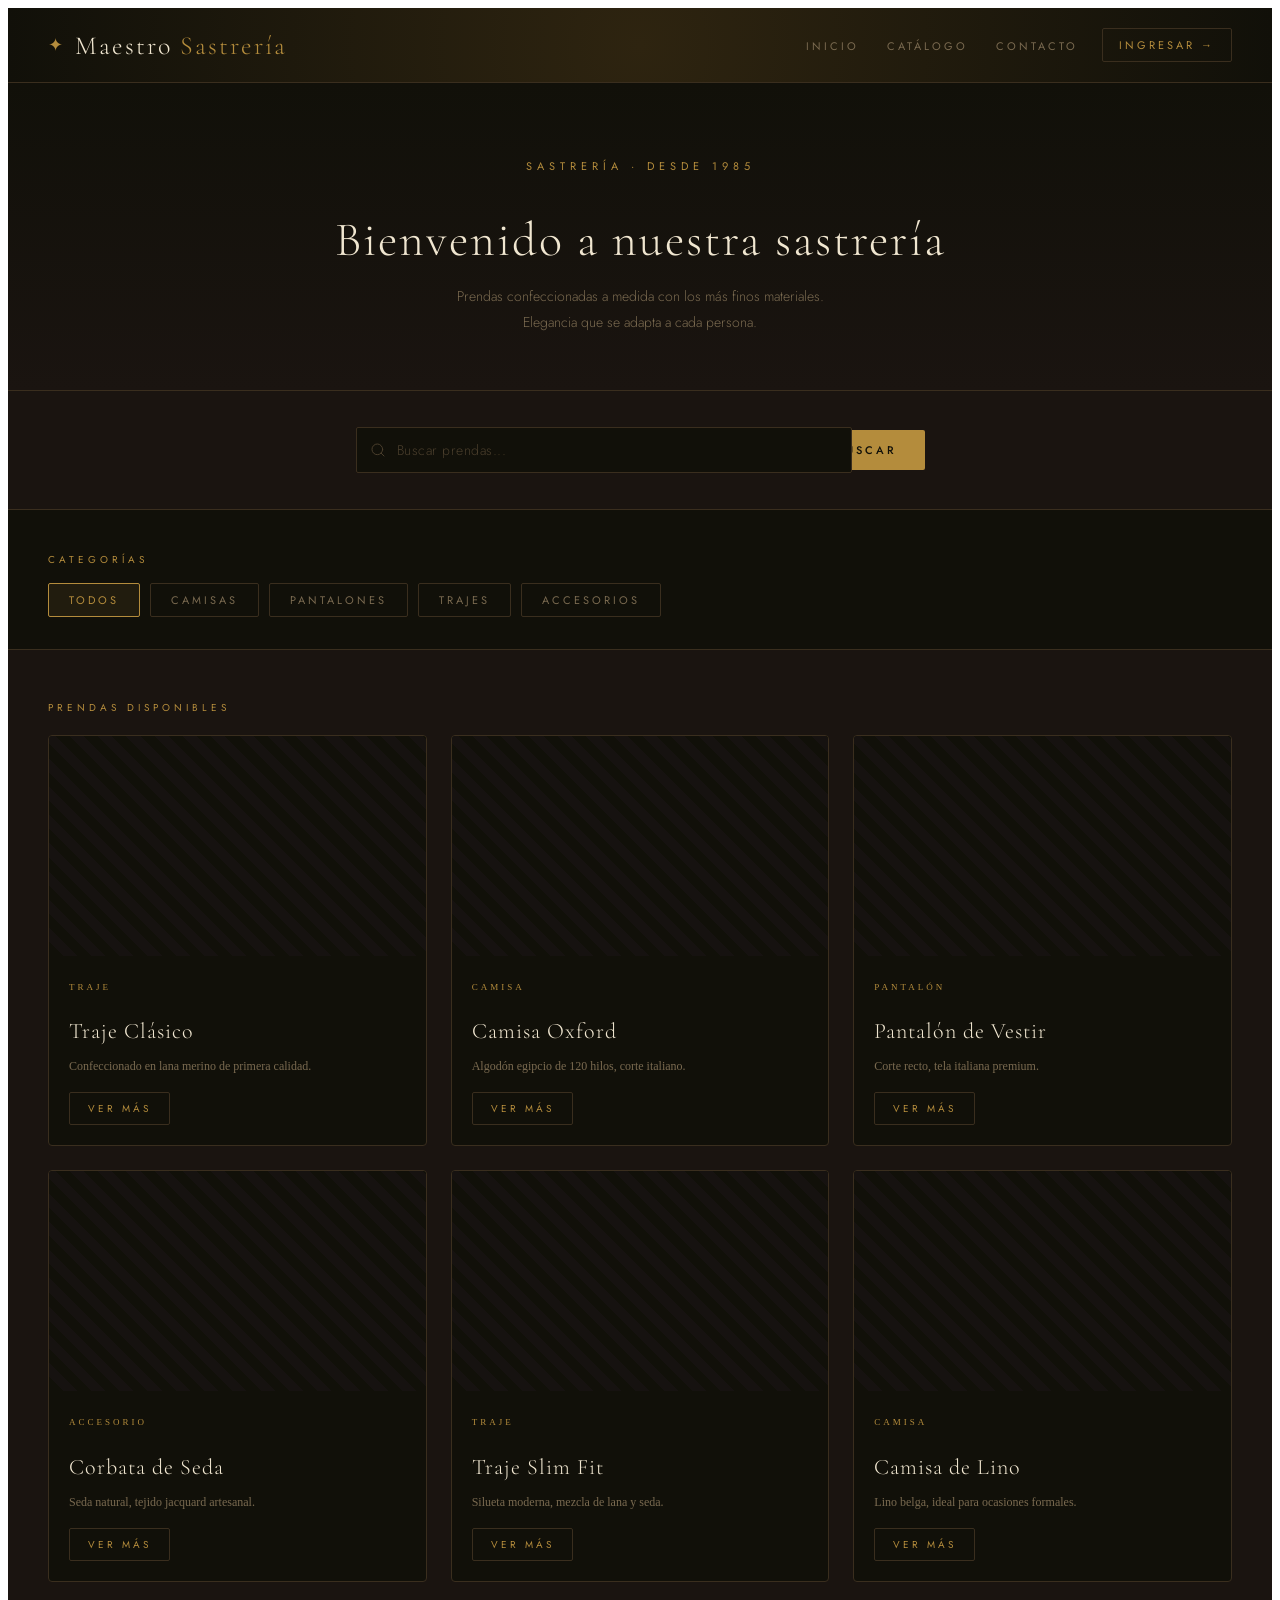
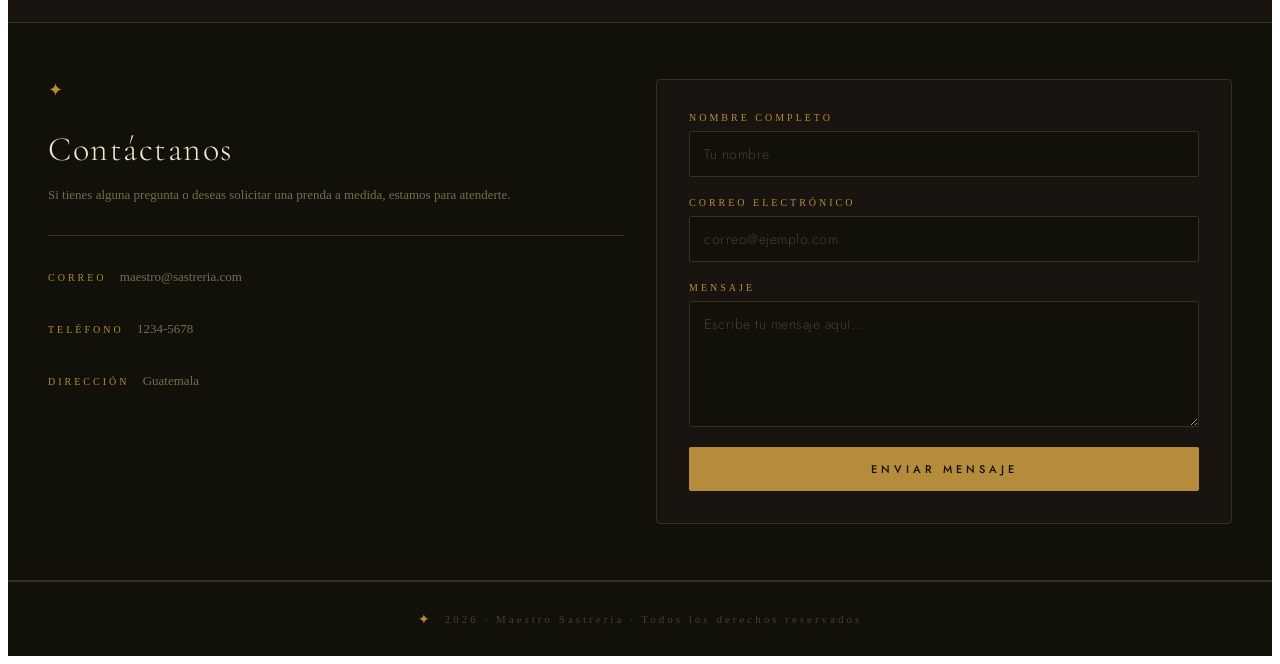
==== index.html @ 058a2325 "Proyecto con index en porducción, Sorry por no mandartelo..." ====
<!DOCTYPE html>
<html lang="es">

<head>
  <meta charset="UTF-8">
  <meta name="viewport" content="width=device-width, initial-scale=1.0">
  <title>Maestro Sastrería</title>
  <link rel="stylesheet" href="css/styles.css">
  <link rel="stylesheet" href="css/index.css">
  <link
    href="https://fonts.googleapis.com/css2?family=Cormorant+Garamond:ital,wght@0,300;0,400;0,600;1,300&family=Jost:wght@300;400;500&display=swap"
    rel="stylesheet" />
</head>

<body>

  <!-- ========== HEADER ========== -->
  <header class="header">
    <div class="header-brand">
      <span class="header-ornament">✦</span>
      <h1 class="header-title">Maestro <span>Sastrería</span></h1>
    </div>
    <nav class="header-nav">
      <ul class="nav-list">
        <li><a href="#">Inicio</a></li>
        <li><a href="#catalogo">Catálogo</a></li>
        <li><a href="#contacto">Contacto</a></li>
      </ul>
      <a href="login.html" class="nav-login">Ingresar →</a>
    </nav>
  </header>

  <main>

    <!-- ========== BIENVENIDA ========== -->
    <section class="bienvenida">
      <p class="bienvenida-sub">Sastrería · Desde 1985</p>
      <h2 class="bienvenida-title">Bienvenido a nuestra sastrería</h2>
      <p class="bienvenida-desc">Prendas confeccionadas a medida con los más finos materiales.<br>Elegancia que se
        adapta a cada persona.</p>
    </section>

    <!-- ========== BUSCADOR ========== -->
    <section class="busqueda">
      <div class="busqueda-wrap">
        <div class="busqueda-input-wrap">
          <span class="busqueda-icon">
            <svg xmlns="http://www.w3.org/2000/svg" width="16" height="16" viewBox="0 0 24 24" fill="none"
              stroke="currentColor" stroke-width="1.5" stroke-linecap="round" stroke-linejoin="round">
              <circle cx="11" cy="11" r="8" />
              <path d="m21 21-4.3-4.3" />
            </svg>
          </span>
          <input class="busqueda-input" type="text" id="searchInput" placeholder="Buscar prendas..."
            autocomplete="off" />
          <!-- =====================================================
               ZONA DE BÚSQUEDA — CONECTAR A BASE DE DATOS AQUÍ
               Para conectar al backend, modificar en js/index.js
               la función: buscarProductos(query)
               El diseño de este input NO debe alterarse.
               ===================================================== -->
        </div>
        <button class="busqueda-btn" id="searchBtn">Buscar</button>
      </div>

      <!-- Resultados de búsqueda (se muestra/oculta con JS) -->
      <div class="busqueda-resultados" id="searchResults" hidden>
        <p class="resultados-label">Resultados para: <span id="searchQuery"></span></p>
        <div class="resultados-grid" id="resultsGrid"></div>
        <button class="resultados-cerrar" id="clearSearch">Limpiar búsqueda</button>
      </div>
    </section>

    <!-- ========== CATEGORÍAS ========== -->
    <section class="categorias" id="categorias">
      <h3 class="section-label">Categorías</h3>
      <div class="categorias-grid">
        <button class="categoria-btn active" data-categoria="todos">Todos</button>
        <button class="categoria-btn" data-categoria="camisas">Camisas</button>
        <button class="categoria-btn" data-categoria="pantalones">Pantalones</button>
        <button class="categoria-btn" data-categoria="trajes">Trajes</button>
        <button class="categoria-btn" data-categoria="accesorios">Accesorios</button>
      </div>
    </section>

    <!-- ========== CATÁLOGO DE PRODUCTOS ========== -->
    <section class="contenedor" id="catalogo">
      <h3 class="section-label">Prendas disponibles</h3>

      <!-- Grid de cards — generado dinámicamente desde productos.json -->
      <div class="menu" id="productGrid">

        <!-- =====================================================
             ZONA DE PRODUCTOS — CONECTAR A BASE DE DATOS AQUÍ
             Las cards se generan en js/index.js → renderCards()
             Los datos vienen de data/productos.json (frontend)
             Al conectar backend, reemplazar solo la función:
             cargarProductos() en js/index.js
             El HTML de cada card NO debe alterarse.
             ===================================================== -->

        <!-- CARD ESTÁTICA DE EJEMPLO (se reemplazará por las dinámicas) -->
        <div class="card" data-categoria="trajes">
          <div class="card-img">
            <img src="assets/img/placeholder.jpg" alt="Traje clásico" onerror="this.style.display='none'">
          </div>
          <div class="card-body">
            <span class="card-categoria">Traje</span>
            <h2 class="card-nombre">Traje Clásico</h2>
            <p class="card-desc">Confeccionado en lana merino de primera calidad.</p>
            <button class="card-btn">Ver más</button>
          </div>
        </div>

        <div class="card" data-categoria="camisas">
          <div class="card-img">
            <img src="assets/img/placeholder.jpg" alt="Camisa Oxford" onerror="this.style.display='none'">
          </div>
          <div class="card-body">
            <span class="card-categoria">Camisa</span>
            <h2 class="card-nombre">Camisa Oxford</h2>
            <p class="card-desc">Algodón egipcio de 120 hilos, corte italiano.</p>
            <button class="card-btn">Ver más</button>
          </div>
        </div>

        <div class="card" data-categoria="pantalones">
          <div class="card-img">
            <img src="assets/img/placeholder.jpg" alt="Pantalón de vestir" onerror="this.style.display='none'">
          </div>
          <div class="card-body">
            <span class="card-categoria">Pantalón</span>
            <h2 class="card-nombre">Pantalón de Vestir</h2>
            <p class="card-desc">Corte recto, tela italiana premium.</p>
            <button class="card-btn">Ver más</button>
          </div>
        </div>

        <div class="card" data-categoria="accesorios">
          <div class="card-img">
            <img src="assets/img/placeholder.jpg" alt="Corbata de seda" onerror="this.style.display='none'">
          </div>
          <div class="card-body">
            <span class="card-categoria">Accesorio</span>
            <h2 class="card-nombre">Corbata de Seda</h2>
            <p class="card-desc">Seda natural, tejido jacquard artesanal.</p>
            <button class="card-btn">Ver más</button>
          </div>
        </div>

        <div class="card" data-categoria="trajes">
          <div class="card-img">
            <img src="assets/img/placeholder.jpg" alt="Traje slim fit" onerror="this.style.display='none'">
          </div>
          <div class="card-body">
            <span class="card-categoria">Traje</span>
            <h2 class="card-nombre">Traje Slim Fit</h2>
            <p class="card-desc">Silueta moderna, mezcla de lana y seda.</p>
            <button class="card-btn">Ver más</button>
          </div>
        </div>

        <div class="card" data-categoria="camisas">
          <div class="card-img">
            <img src="assets/img/placeholder.jpg" alt="Camisa de lino" onerror="this.style.display='none'">
          </div>
          <div class="card-body">
            <span class="card-categoria">Camisa</span>
            <h2 class="card-nombre">Camisa de Lino</h2>
            <p class="card-desc">Lino belga, ideal para ocasiones formales.</p>
            <button class="card-btn">Ver más</button>
          </div>
        </div>

      </div>
    </section>

    <!-- ========== CONTACTO ========== -->
    <section class="contacto" id="contacto">

      <div class="contacto-info">
        <div class="contacto-ornament">✦</div>
        <h2 class="contacto-title">Contáctanos</h2>
        <p class="contacto-desc">Si tienes alguna pregunta o deseas solicitar una prenda a medida, estamos para
          atenderte.</p>
        <div class="contacto-datos">
          <p><span>Correo</span> maestro@sastreria.com</p>
          <p><span>Teléfono</span> 1234-5678</p>
          <p><span>Dirección</span> Guatemala</p>
        </div>
      </div>

      <form class="contacto-form" id="contactForm" action="#" novalidate>
        <div class="field-group">
          <label class="field-label" for="contactNombre">Nombre completo</label>
          <input class="field-input" type="text" id="contactNombre" placeholder="Tu nombre" />
        </div>
        <div class="field-group">
          <label class="field-label" for="contactEmail">Correo electrónico</label>
          <input class="field-input" type="email" id="contactEmail" placeholder="correo@ejemplo.com" />
        </div>
        <div class="field-group">
          <label class="field-label" for="contactMensaje">Mensaje</label>
          <textarea class="field-input field-textarea" id="contactMensaje" placeholder="Escribe tu mensaje aquí..."
            rows="4"></textarea>
        </div>
        <button class="btn-primary" type="submit">Enviar mensaje</button>
      </form>

    </section>

  </main>

  <!-- ========== FOOTER ========== -->
  <footer class="footer">
    <span class="footer-ornament">✦</span>
    <p>2026 · Maestro Sastrería · Todos los derechos reservados</p>
  </footer>

  <script src="js/index.js"></script>
</body>

</html>
---- css/index.css ----
@charset "UTF-8";
/* ============================================================
   index.css — Estilos de index.html · Maestro Sastrería
   Misma paleta que login.css: oscuro + dorado #b48c3c
   ============================================================ */
/* ---------- HEADER ---------- */
.header {
  display: grid;
  grid-template-columns: 1fr auto;
  align-items: center;
  background: radial-gradient(circle, #2e2410 0%, #111009 100%);
  border-bottom: 0.5px solid #3a2e1e;
  padding: 20px 40px;
  gap: 20px;
}

.header-brand {
  display: flex;
  align-items: center;
  gap: 12px;
}

.header-ornament {
  color: #b48c3c; /* $gold */
  font-size: 18px;
}

.header-title {
  font-family: "Cormorant Garamond", serif;
  font-size: 26px;
  font-weight: 300;
  color: #f0e6d0; /* $text-main */
  letter-spacing: 2px;
  margin: 0;
}

.header-title span {
  color: #b48c3c; /* $gold */
}

.header-nav {
  display: flex;
  align-items: center;
  gap: 24px;
}

.nav-list {
  list-style: none;
  display: flex;
  gap: 28px;
  margin: 0;
  padding: 0;
}

.nav-list a {
  font-family: "Jost", sans-serif;
  font-size: 11px;
  font-weight: 400;
  letter-spacing: 3px;
  text-transform: uppercase;
  color: #7a6a50; /* $gold-dim */
  text-decoration: none;
  transition: color 0.2s ease;
}

.nav-list a:hover {
  color: #b48c3c; /* $gold */
}

.nav-login {
  font-family: "Jost", sans-serif;
  font-size: 11px;
  font-weight: 400;
  letter-spacing: 3px;
  text-transform: uppercase;
  color: #b48c3c; /* $gold */
  text-decoration: none;
  border: 0.5px solid #3a2e1e;
  border-radius: 2px;
  padding: 8px 16px;
  transition: background 0.2s ease, border-color 0.2s ease;
  white-space: nowrap;
}

.nav-login:hover {
  background: rgba(180, 140, 60, 0.08);
  border-color: #b48c3c; /* $gold */
}

/* ---------- BIENVENIDA ---------- */
.bienvenida {
  text-align: center;
  padding: 64px 40px 40px;
  background: linear-gradient(180deg, #111009 0%, #1a1410 100%);
  border-bottom: 0.5px solid #3a2e1e;
}

.bienvenida-sub {
  font-family: "Jost", sans-serif;
  font-size: 11px;
  letter-spacing: 5px;
  text-transform: uppercase;
  color: #b48c3c; /* $gold */
  margin-bottom: 16px;
}

.bienvenida-title {
  font-family: "Cormorant Garamond", serif;
  font-size: 48px;
  font-weight: 300;
  color: #f0e6d0; /* $text-main */
  letter-spacing: 2px;
  margin-bottom: 16px;
  line-height: 1.1;
}

.bienvenida-desc {
  font-family: "Jost", sans-serif;
  font-size: 14px;
  font-weight: 300;
  color: #7a6a50; /* $gold-dim */
  line-height: 1.9;
}

/* ---------- BUSCADOR ---------- */
.busqueda {
  padding: 36px 40px;
  background: #1a1410; /* $dark-bg */
  border-bottom: 0.5px solid #3a2e1e;
}

.busqueda-wrap {
  display: flex;
  justify-content: center;
  align-items: center;
  gap: 12px;
}

.busqueda-input-wrap {
  position: relative;
  width: 100%;
  max-width: 440px;
}

.busqueda-icon {
  position: absolute;
  left: 14px;
  top: 50%;
  transform: translateY(-50%);
  color: #4a3e2c; /* $text-dim */
  display: flex;
  align-items: center;
  pointer-events: none;
}

.busqueda-input {
  width: 100%;
  background: #111009; /* $darker-bg */
  border: 0.5px solid #3a2e1e;
  border-radius: 2px;
  padding: 12px 14px 12px 40px;
  font-family: "Jost", sans-serif;
  font-size: 14px;
  font-weight: 300;
  color: #f0e6d0; /* $text-main */
  letter-spacing: 0.5px;
  outline: none;
  transition: border-color 0.2s ease;
}

.busqueda-input::placeholder {
  color: #4a3e2c; /* $text-dim */
}

.busqueda-input:focus {
  border-color: #b48c3c; /* $gold */
}

.busqueda-btn {
  background: #b48c3c; /* $gold */
  color: #111009; /* $darker-bg */
  border: none;
  border-radius: 2px;
  padding: 12px 28px;
  font-family: "Jost", sans-serif;
  font-size: 11px;
  font-weight: 500;
  letter-spacing: 3px;
  text-transform: uppercase;
  cursor: pointer;
  transition: background 0.2s ease;
  white-space: nowrap;
}

.busqueda-btn:hover {
  background: #d4ae6a; /* $gold-light */
}

/* Panel de resultados de búsqueda */
.busqueda-resultados {
  max-width: 900px;
  margin: 28px auto 0;
}

.resultados-label {
  font-size: 12px;
  letter-spacing: 2px;
  color: #7a6a50; /* $gold-dim */
  text-transform: uppercase;
  margin-bottom: 20px;
}

.resultados-label span {
  color: #b48c3c; /* $gold */
}

.resultados-grid {
  display: grid;
  grid-template-columns: repeat(3, 1fr);
  gap: 20px;
  margin-bottom: 20px;
}

.resultados-cerrar {
  display: block;
  margin: 0 auto;
  background: transparent;
  color: #7a6a50; /* $gold-dim */
  border: 0.5px solid #3a2e1e;
  border-radius: 2px;
  padding: 8px 24px;
  font-family: "Jost", sans-serif;
  font-size: 11px;
  letter-spacing: 3px;
  text-transform: uppercase;
  cursor: pointer;
  transition: color 0.2s ease, border-color 0.2s ease;
}

.resultados-cerrar:hover {
  color: #b48c3c; /* $gold */
  border-color: #b48c3c; /* $gold */
}

/* Mensaje sin resultados */
.sin-resultados {
  text-align: center;
  color: #4a3e2c; /* $text-dim */
  font-size: 13px;
  letter-spacing: 1px;
  padding: 20px 0;
}

/* ---------- CATEGORÍAS ---------- */
.categorias {
  padding: 32px 40px;
  background: #111009; /* $darker-bg */
  border-bottom: 0.5px solid #3a2e1e;
}

.section-label {
  font-family: "Jost", sans-serif;
  font-size: 10px;
  font-weight: 400;
  letter-spacing: 4px;
  text-transform: uppercase;
  color: #b48c3c; /* $gold */
  margin-bottom: 16px;
}

.categorias-grid {
  display: flex;
  flex-wrap: wrap;
  gap: 10px;
}

.categoria-btn {
  background: transparent;
  color: #7a6a50; /* $gold-dim */
  border: 0.5px solid #3a2e1e;
  border-radius: 2px;
  padding: 8px 20px;
  font-family: "Jost", sans-serif;
  font-size: 11px;
  font-weight: 400;
  letter-spacing: 3px;
  text-transform: uppercase;
  cursor: pointer;
  transition: all 0.2s ease;
}

.categoria-btn:hover,
.categoria-btn.active {
  background: rgba(180, 140, 60, 0.1);
  border-color: #b48c3c; /* $gold */
  color: #b48c3c; /* $gold */
}

/* ---------- CATÁLOGO / CARDS ---------- */
.contenedor {
  padding: 40px;
  background: #1a1410; /* $dark-bg */
  border-bottom: 0.5px solid #3a2e1e;
}

.menu {
  display: grid;
  grid-template-columns: repeat(3, 1fr);
  gap: 24px;
  margin-top: 20px;
}

/* Card individual */
.card {
  background: #111009; /* $darker-bg */
  border: 0.5px solid #3a2e1e;
  border-radius: 4px;
  overflow: hidden;
  transition: transform 0.3s ease, box-shadow 0.3s ease, border-color 0.3s ease;
}

.card:hover {
  transform: translateY(-4px);
  box-shadow: 0 8px 32px rgba(180, 140, 60, 0.12);
  border-color: #b48c3c; /* $gold */
}

.card-img {
  height: 220px;
  display: flex;
  justify-content: center;
  align-items: center;
  overflow: hidden;
  background: repeating-linear-gradient(45deg, #111009, #111009 10px, #161210 10px, #161210 20px);
}

.card-img img {
  width: 100%;
  height: 100%;
  object-fit: cover;
}

.card-body {
  padding: 20px;
}

.card-categoria {
  display: inline-block;
  font-size: 9px;
  font-weight: 400;
  letter-spacing: 3px;
  text-transform: uppercase;
  color: #b48c3c; /* $gold */
  margin-bottom: 8px;
}

.card-nombre {
  font-family: "Cormorant Garamond", serif;
  font-size: 22px;
  font-weight: 300;
  color: #f0e6d0; /* $text-main */
  letter-spacing: 1px;
  margin-bottom: 8px;
}

.card-desc {
  font-size: 12px;
  font-weight: 300;
  color: #7a6a50; /* $gold-dim */
  line-height: 1.7;
  margin-bottom: 16px;
}

.card-btn {
  background: transparent;
  color: #b48c3c; /* $gold */
  border: 0.5px solid #3a2e1e;
  border-radius: 2px;
  padding: 8px 18px;
  font-family: "Jost", sans-serif;
  font-size: 10px;
  font-weight: 400;
  letter-spacing: 3px;
  text-transform: uppercase;
  cursor: pointer;
  transition: all 0.2s ease;
}

.card-btn:hover {
  background: rgba(180, 140, 60, 0.1);
  border-color: #b48c3c; /* $gold */
}

/* Card oculta por filtro */
.card.oculta {
  display: none;
}

/* ---------- CONTACTO ---------- */
.contacto {
  display: grid;
  grid-template-columns: 1fr 1fr;
  gap: 32px;
  padding: 56px 40px;
  background: #111009; /* $darker-bg */
  border-bottom: 0.5px solid #3a2e1e;
}

.contacto-ornament {
  font-size: 18px;
  color: #b48c3c; /* $gold */
  margin-bottom: 16px;
}

.contacto-title {
  font-family: "Cormorant Garamond", serif;
  font-size: 34px;
  font-weight: 300;
  color: #f0e6d0; /* $text-main */
  letter-spacing: 1.5px;
  margin-bottom: 12px;
}

.contacto-desc {
  font-size: 13px;
  font-weight: 300;
  color: #7a6a50; /* $gold-dim */
  line-height: 1.8;
  margin-bottom: 28px;
}

.contacto-datos {
  display: flex;
  flex-direction: column;
  gap: 10px;
  border-top: 0.5px solid #3a2e1e;
  padding-top: 20px;
}

.contacto-datos p {
  font-size: 13px;
  font-weight: 300;
  color: #7a6a50; /* $gold-dim */
}

.contacto-datos span {
  display: inline-block;
  font-size: 10px;
  letter-spacing: 3px;
  text-transform: uppercase;
  color: #b48c3c; /* $gold */
  margin-right: 10px;
}

/* Formulario de contacto — reutiliza clases del login */
.contacto-form {
  display: flex;
  flex-direction: column;
  gap: 20px;
  background: #1a1410; /* $dark-bg */
  border: 0.5px solid #3a2e1e;
  border-radius: 4px;
  padding: 32px;
}

.field-group {
  display: flex;
  flex-direction: column;
}

.field-label {
  font-size: 10px;
  font-weight: 400;
  letter-spacing: 3px;
  text-transform: uppercase;
  color: #b48c3c; /* $gold */
  margin-bottom: 8px;
}

.field-input {
  background: #111009; /* $darker-bg */
  border: 0.5px solid #3a2e1e;
  border-radius: 2px;
  padding: 12px 14px;
  font-family: "Jost", sans-serif;
  font-size: 14px;
  font-weight: 300;
  color: #f0e6d0; /* $text-main */
  letter-spacing: 0.5px;
  outline: none;
  transition: border-color 0.2s ease;
}

.field-input::placeholder {
  color: #4a3e2c; /* $text-dim */
}

.field-input:focus {
  border-color: #b48c3c; /* $gold */
}

.field-textarea {
  resize: vertical;
  min-height: 100px;
  font-family: "Jost", sans-serif;
}

.btn-primary {
  background: #b48c3c; /* $gold */
  color: #111009; /* $darker-bg */
  border: none;
  border-radius: 2px;
  padding: 14px;
  font-family: "Jost", sans-serif;
  font-size: 11px;
  font-weight: 500;
  letter-spacing: 4px;
  text-transform: uppercase;
  cursor: pointer;
  transition: background 0.2s ease, letter-spacing 0.2s ease;
}

.btn-primary:hover {
  background: #d4ae6a; /* $gold-light */
  letter-spacing: 5px;
}

/* ---------- FOOTER ---------- */
.footer {
  display: flex;
  justify-content: center;
  align-items: center;
  gap: 12px;
  background: #111009; /* $darker-bg */
  border-top: 0.5px solid #3a2e1e;
  padding: 20px 40px;
  font-size: 11px;
  font-weight: 300;
  letter-spacing: 3px;
  color: #4a3e2c; /* $text-dim */
}

.footer-ornament {
  color: #b48c3c; /* $gold */
  font-size: 14px;
}

/* ---------- RESPONSIVE ---------- */
@media (max-width: 1023px) {
  .menu {
    grid-template-columns: repeat(2, 1fr);
  }
  .resultados-grid {
    grid-template-columns: repeat(2, 1fr);
  }
}
@media (max-width: 767px) {
  .header {
    grid-template-columns: 1fr;
    padding: 20px 24px;
    gap: 16px;
  }
  .header-nav {
    flex-direction: column;
    align-items: flex-start;
    gap: 12px;
  }
  .nav-list {
    gap: 16px;
  }
  .bienvenida {
    padding: 40px 24px 32px;
  }
  .bienvenida-title {
    font-size: 32px;
  }
  .busqueda {
    padding: 28px 24px;
  }
  .busqueda-wrap {
    flex-direction: column;
    align-items: stretch;
  }
  .busqueda-btn {
    width: 100%;
  }
  .categorias,
  .contenedor {
    padding: 28px 24px;
  }
  .menu {
    grid-template-columns: 1fr;
  }
  .contacto {
    grid-template-columns: 1fr;
    padding: 40px 24px;
  }
  .resultados-grid {
    grid-template-columns: 1fr;
  }
}

/*# sourceMappingURL=index.css.map */
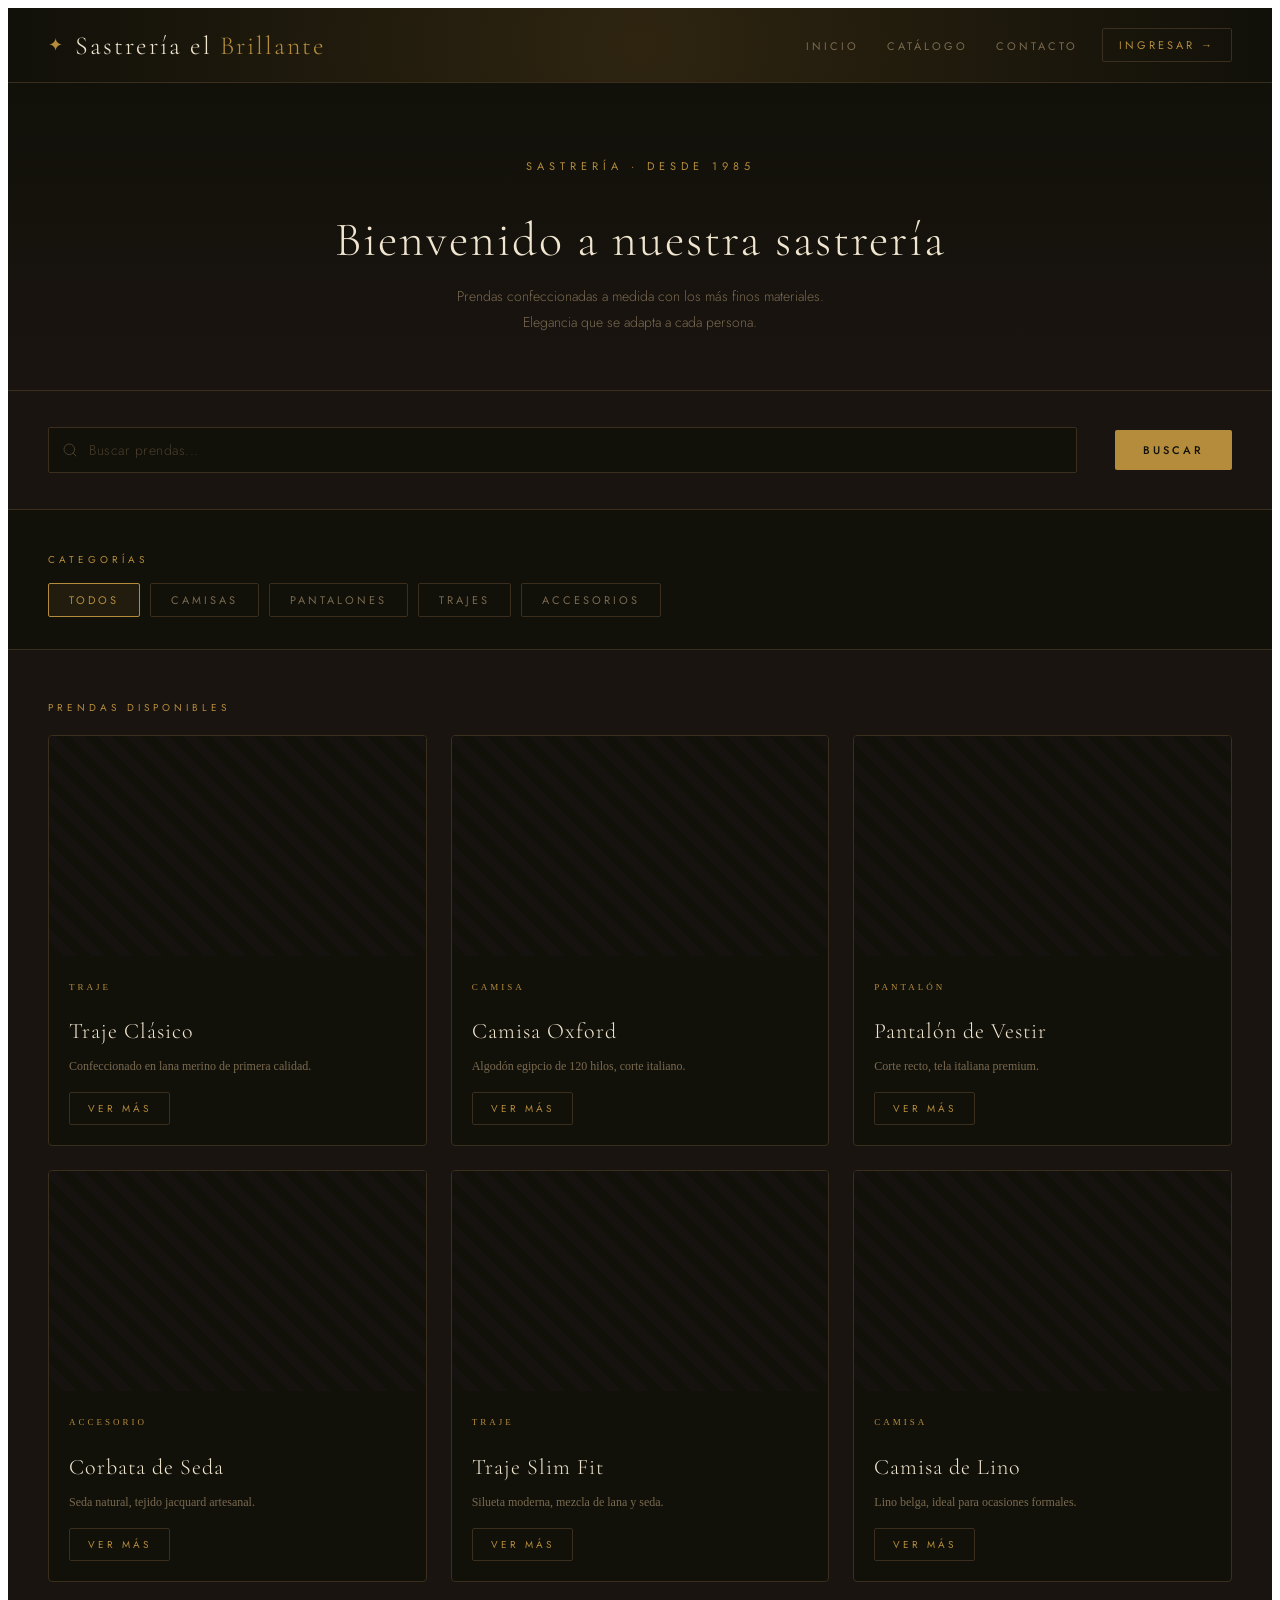
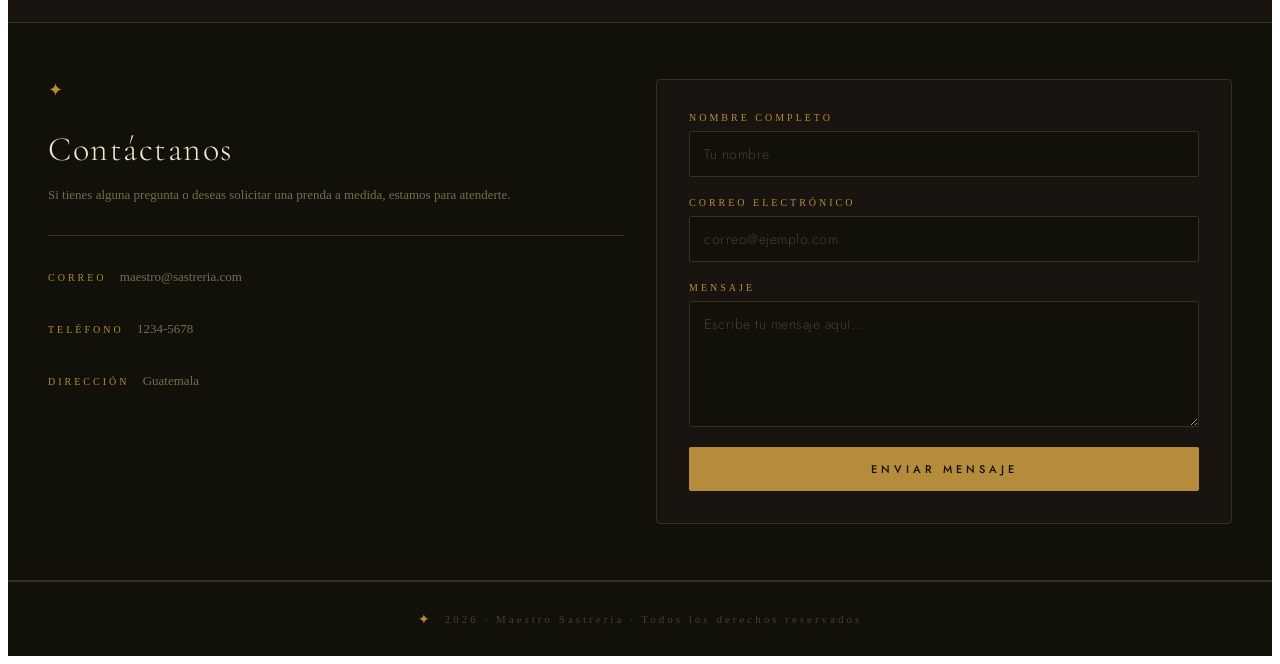
==== commit 492c1c52: "Areglo del boton de busqueda jaja." ====
--- a/index.html
+++ b/index.html
@@ -18,7 +18,7 @@
   <header class="header">
     <div class="header-brand">
       <span class="header-ornament">✦</span>
-      <h1 class="header-title">Maestro <span>Sastrería</span></h1>
+      <h1 class="header-title">Sastrería el  <span>Brillante</span></h1>
     </div>
     <nav class="header-nav">
       <ul class="nav-list">
--- a/css/index.css
+++ b/css/index.css
@@ -133,13 +133,12 @@
   display: flex;
   justify-content: center;
   align-items: center;
-  gap: 12px;
+  gap: 80px;
 }
 
 .busqueda-input-wrap {
   position: relative;
   width: 100%;
-  max-width: 440px;
 }
 
 .busqueda-icon {
@@ -158,7 +157,7 @@
   background: #111009; /* $darker-bg */
   border: 0.5px solid #3a2e1e;
   border-radius: 2px;
-  padding: 12px 14px 12px 40px;
+  padding: 12px 0px 12px 40px;
   font-family: "Jost", sans-serif;
   font-size: 14px;
   font-weight: 300;
@@ -578,8 +577,14 @@
     padding: 28px 24px;
   }
   .busqueda-wrap {
+    display: flex;
     flex-direction: column;
     align-items: stretch;
+    margin: 20px;
+  }
+  .busqueda-wrap .busqueda-input {
+    width: 100%;
+    box-sizing: border-box;
   }
   .busqueda-btn {
     width: 100%;
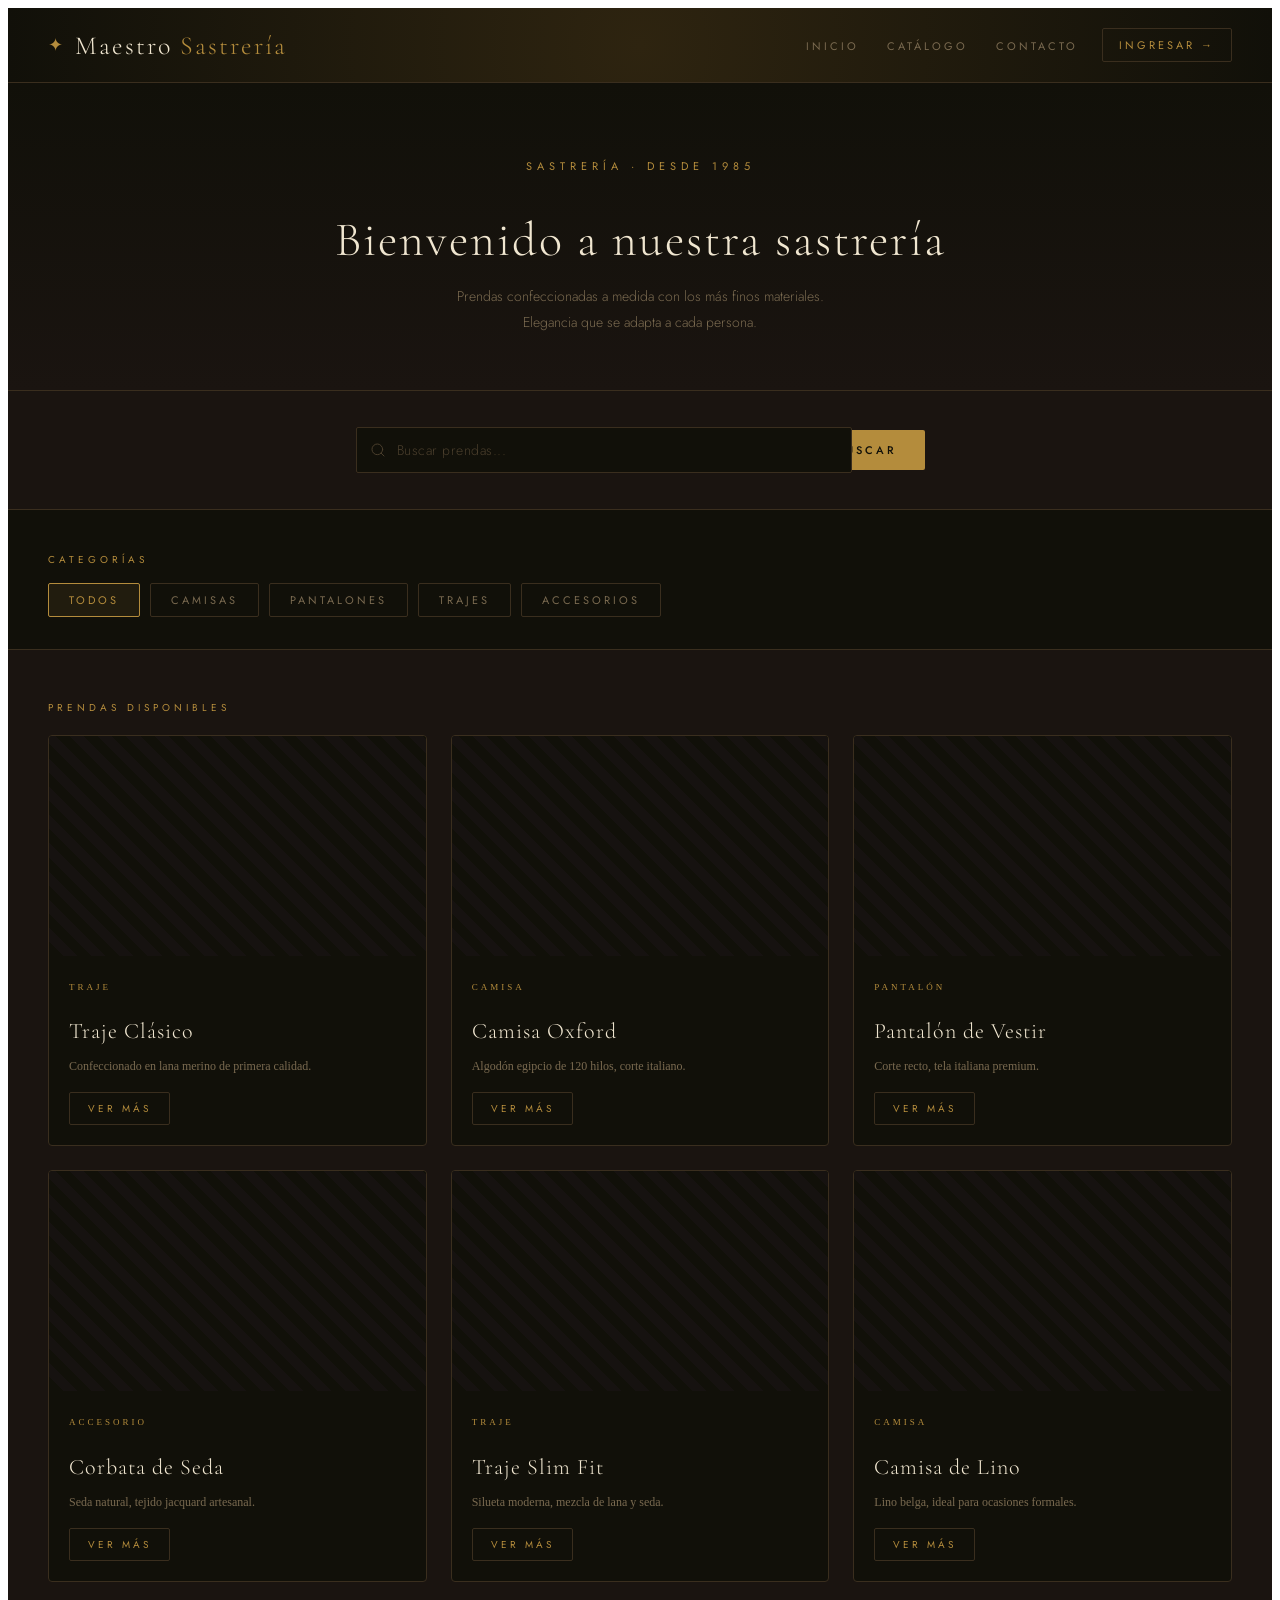
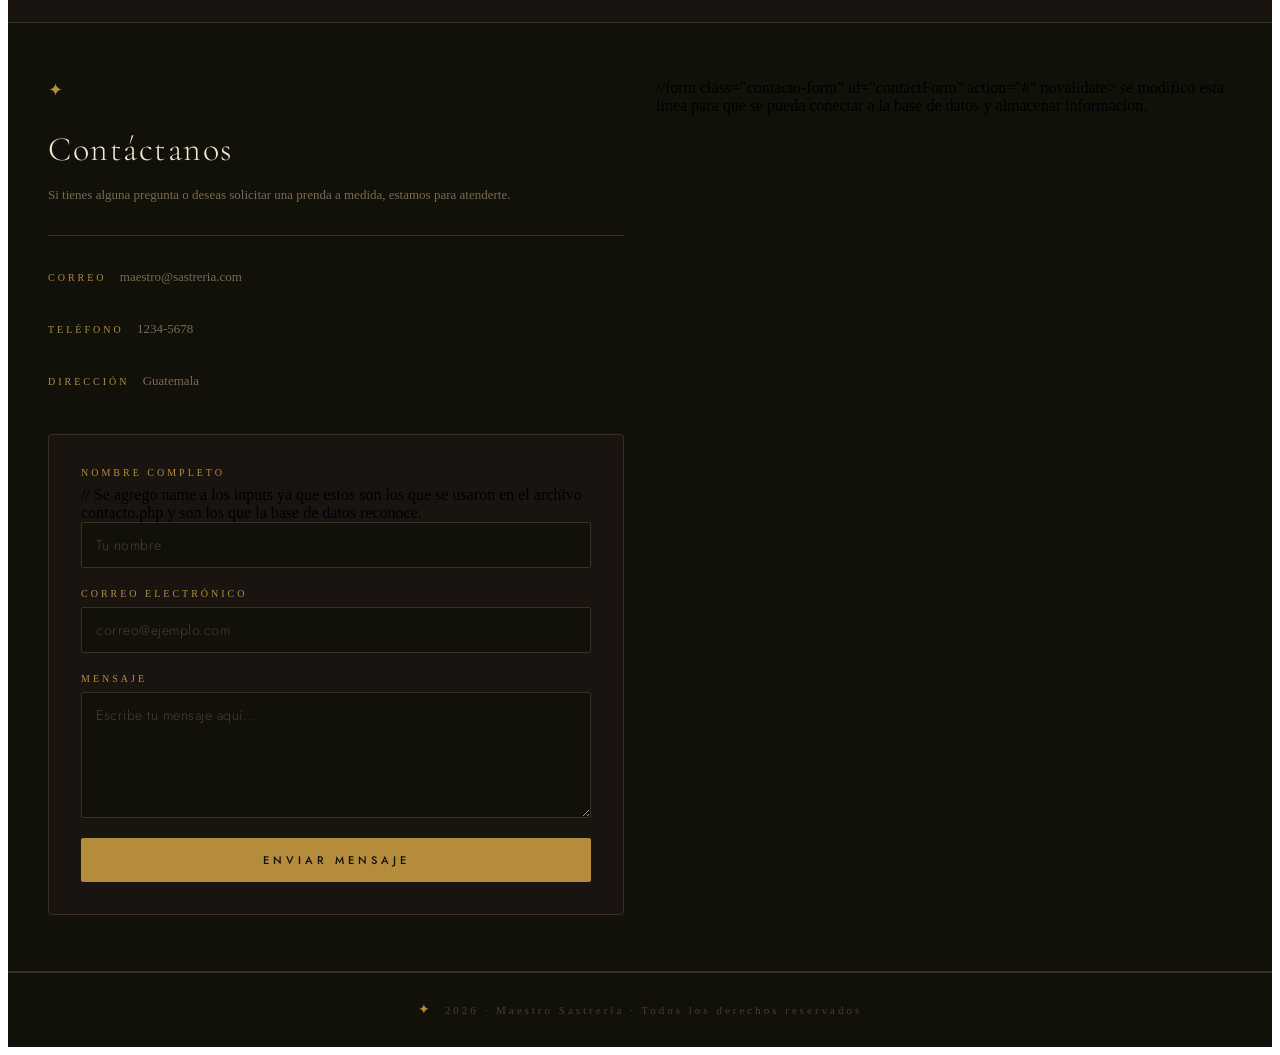
==== commit 89ce70d6: "Primer commit del proyecto" ====
--- a/index.html
+++ b/index.html
@@ -18,7 +18,7 @@
   <header class="header">
     <div class="header-brand">
       <span class="header-ornament">✦</span>
-      <h1 class="header-title">Sastrería el  <span>Brillante</span></h1>
+      <h1 class="header-title">Maestro <span>Sastrería</span></h1>
     </div>
     <nav class="header-nav">
       <ul class="nav-list">
@@ -190,18 +190,21 @@
         </div>
       </div>
 
-      <form class="contacto-form" id="contactForm" action="#" novalidate>
+      //form class="contacto-form" id="contactForm" action="#" novalidate> se modifico esta linea para que se pueda conectar a la base de datos y almacenar informacion.
+      <form class="contacto-form" id="contactForm" action="contacto.php" method="POST">
         <div class="field-group">
           <label class="field-label" for="contactNombre">Nombre completo</label>
-          <input class="field-input" type="text" id="contactNombre" placeholder="Tu nombre" />
+
+          // Se agrego name a los inputs ya que estos son los que se usaron en el archivo contacto.php y son los que la base de datos reconoce.
+          <input class="field-input" type="text" id="contactNombre" name= "nombre" placeholder="Tu nombre" />
         </div>
         <div class="field-group">
           <label class="field-label" for="contactEmail">Correo electrónico</label>
-          <input class="field-input" type="email" id="contactEmail" placeholder="correo@ejemplo.com" />
+          <input class="field-input" type="email" id="contactEmail" name= "correo" placeholder="correo@ejemplo.com" />
         </div>
         <div class="field-group">
           <label class="field-label" for="contactMensaje">Mensaje</label>
-          <textarea class="field-input field-textarea" id="contactMensaje" placeholder="Escribe tu mensaje aquí..."
+          <textarea class="field-input field-textarea" id="contactMensaje" name="mensaje" placeholder="Escribe tu mensaje aquí..."
             rows="4"></textarea>
         </div>
         <button class="btn-primary" type="submit">Enviar mensaje</button>
--- a/css/index.css
+++ b/css/index.css
@@ -133,12 +133,13 @@
   display: flex;
   justify-content: center;
   align-items: center;
-  gap: 80px;
+  gap: 12px;
 }
 
 .busqueda-input-wrap {
   position: relative;
   width: 100%;
+  max-width: 440px;
 }
 
 .busqueda-icon {
@@ -157,7 +158,7 @@
   background: #111009; /* $darker-bg */
   border: 0.5px solid #3a2e1e;
   border-radius: 2px;
-  padding: 12px 0px 12px 40px;
+  padding: 12px 14px 12px 40px;
   font-family: "Jost", sans-serif;
   font-size: 14px;
   font-weight: 300;
@@ -577,14 +578,8 @@
     padding: 28px 24px;
   }
   .busqueda-wrap {
-    display: flex;
     flex-direction: column;
     align-items: stretch;
-    margin: 20px;
-  }
-  .busqueda-wrap .busqueda-input {
-    width: 100%;
-    box-sizing: border-box;
   }
   .busqueda-btn {
     width: 100%;
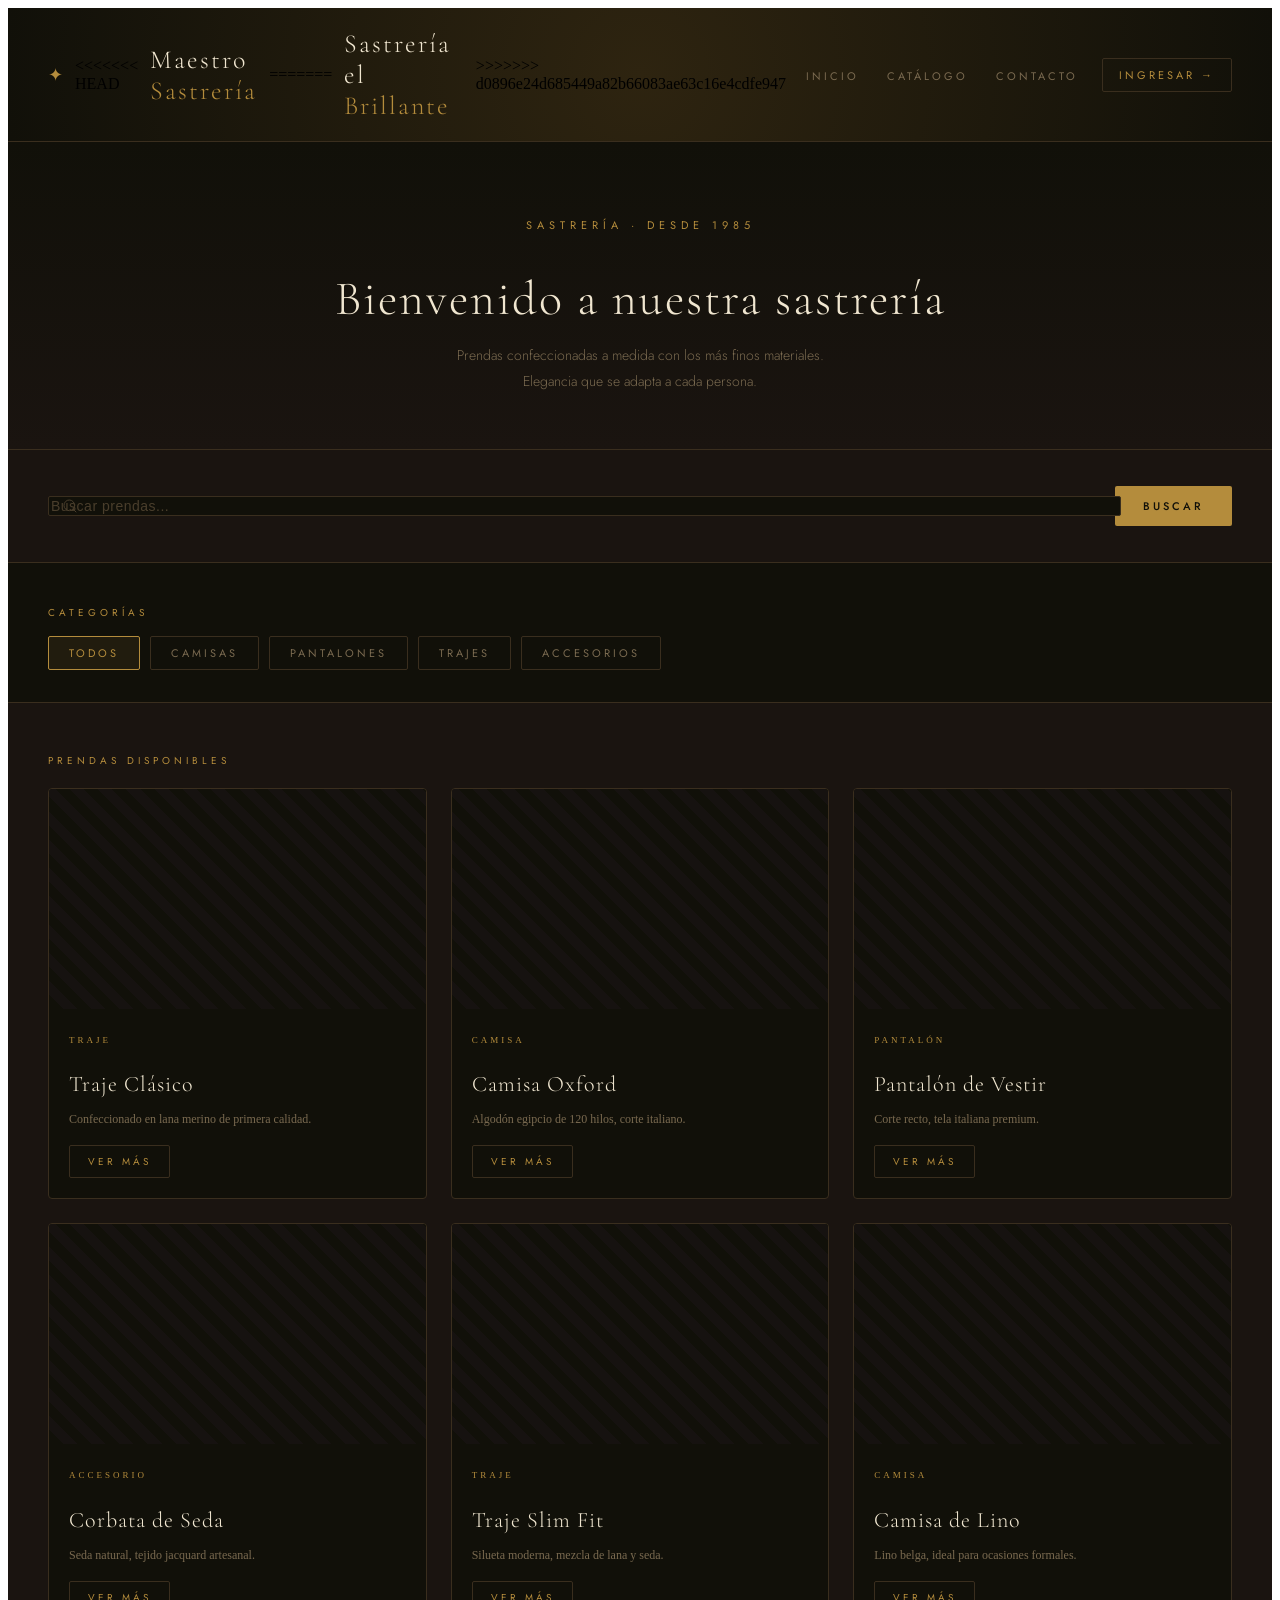
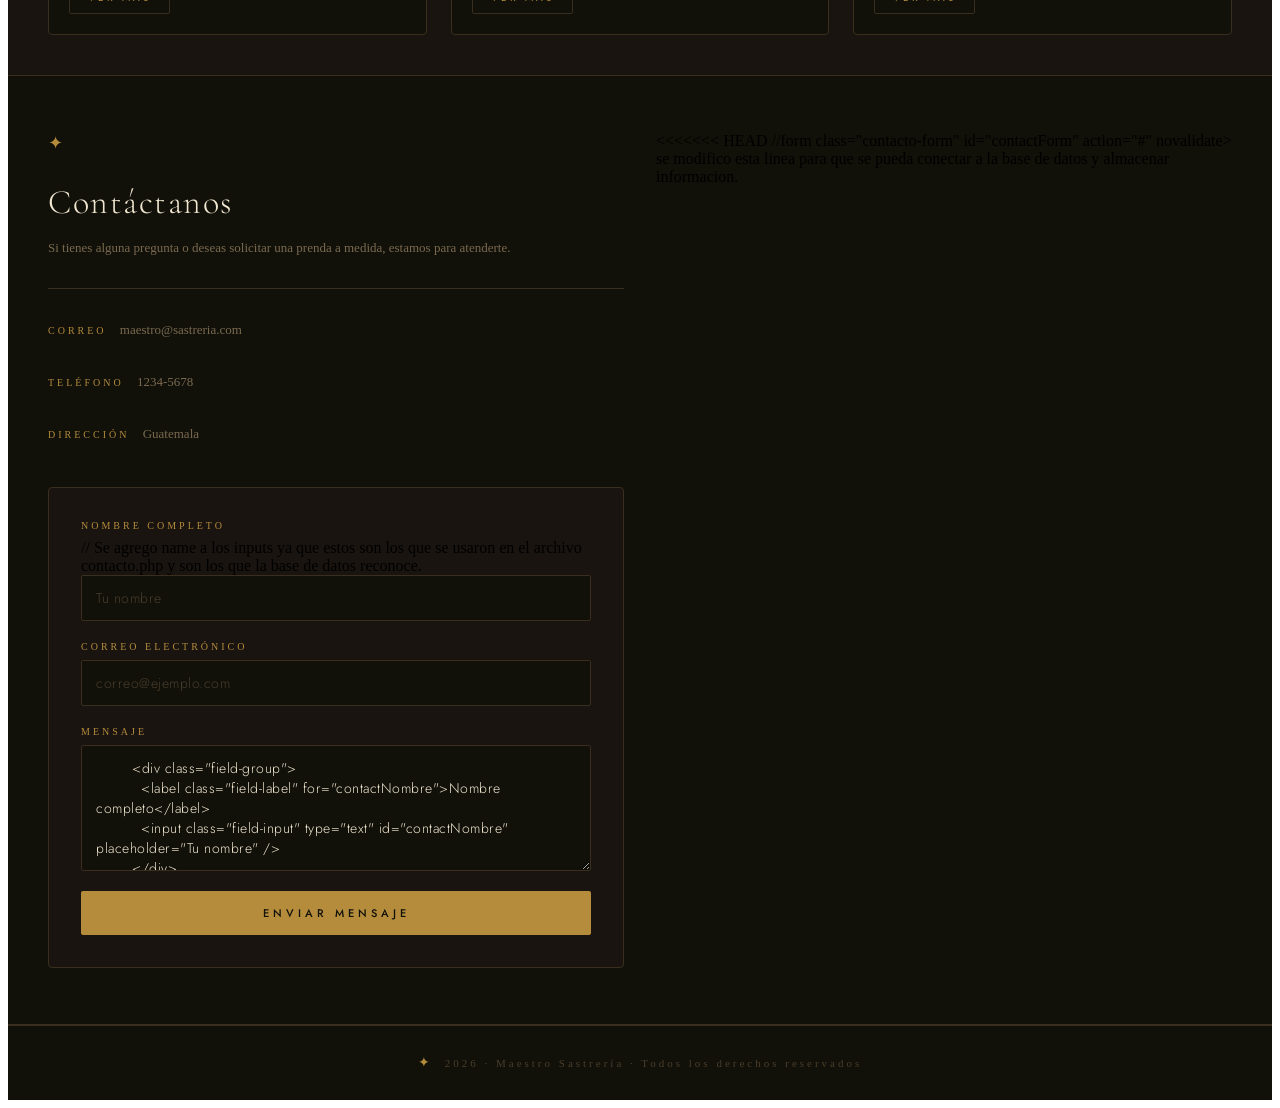
==== commit aff5fea7: "Conflictos resueltos" ====
--- a/index.html
+++ b/index.html
@@ -18,7 +18,11 @@
   <header class="header">
     <div class="header-brand">
       <span class="header-ornament">✦</span>
+<<<<<<< HEAD
       <h1 class="header-title">Maestro <span>Sastrería</span></h1>
+=======
+      <h1 class="header-title">Sastrería el  <span>Brillante</span></h1>
+>>>>>>> d0896e24d685449a82b66083ae63c16e4cdfe947
     </div>
     <nav class="header-nav">
       <ul class="nav-list">
@@ -190,6 +194,7 @@
         </div>
       </div>
 
+<<<<<<< HEAD
       //form class="contacto-form" id="contactForm" action="#" novalidate> se modifico esta linea para que se pueda conectar a la base de datos y almacenar informacion.
       <form class="contacto-form" id="contactForm" action="contacto.php" method="POST">
         <div class="field-group">
@@ -205,6 +210,20 @@
         <div class="field-group">
           <label class="field-label" for="contactMensaje">Mensaje</label>
           <textarea class="field-input field-textarea" id="contactMensaje" name="mensaje" placeholder="Escribe tu mensaje aquí..."
+=======
+      <form class="contacto-form" id="contactForm" action="#" novalidate>
+        <div class="field-group">
+          <label class="field-label" for="contactNombre">Nombre completo</label>
+          <input class="field-input" type="text" id="contactNombre" placeholder="Tu nombre" />
+        </div>
+        <div class="field-group">
+          <label class="field-label" for="contactEmail">Correo electrónico</label>
+          <input class="field-input" type="email" id="contactEmail" placeholder="correo@ejemplo.com" />
+        </div>
+        <div class="field-group">
+          <label class="field-label" for="contactMensaje">Mensaje</label>
+          <textarea class="field-input field-textarea" id="contactMensaje" placeholder="Escribe tu mensaje aquí..."
+>>>>>>> d0896e24d685449a82b66083ae63c16e4cdfe947
             rows="4"></textarea>
         </div>
         <button class="btn-primary" type="submit">Enviar mensaje</button>
--- a/css/index.css
+++ b/css/index.css
@@ -133,13 +133,20 @@
   display: flex;
   justify-content: center;
   align-items: center;
+<<<<<<< HEAD
   gap: 12px;
+=======
+  gap: 80px;
+>>>>>>> d0896e24d685449a82b66083ae63c16e4cdfe947
 }
 
 .busqueda-input-wrap {
   position: relative;
   width: 100%;
+<<<<<<< HEAD
   max-width: 440px;
+=======
+>>>>>>> d0896e24d685449a82b66083ae63c16e4cdfe947
 }
 
 .busqueda-icon {
@@ -158,7 +165,11 @@
   background: #111009; /* $darker-bg */
   border: 0.5px solid #3a2e1e;
   border-radius: 2px;
+<<<<<<< HEAD
   padding: 12px 14px 12px 40px;
+=======
+  padding: 12px 0px 12px 40px;
+>>>>>>> d0896e24d685449a82b66083ae63c16e4cdfe947
   font-family: "Jost", sans-serif;
   font-size: 14px;
   font-weight: 300;
@@ -578,8 +589,20 @@
     padding: 28px 24px;
   }
   .busqueda-wrap {
+<<<<<<< HEAD
     flex-direction: column;
     align-items: stretch;
+=======
+    display: flex;
+    flex-direction: column;
+    align-items: stretch;
+    margin: 20px;
+    gap: 20px;
+  }
+  .busqueda-wrap .busqueda-input {
+    width: 100%;
+    box-sizing: border-box;
+>>>>>>> d0896e24d685449a82b66083ae63c16e4cdfe947
   }
   .busqueda-btn {
     width: 100%;
